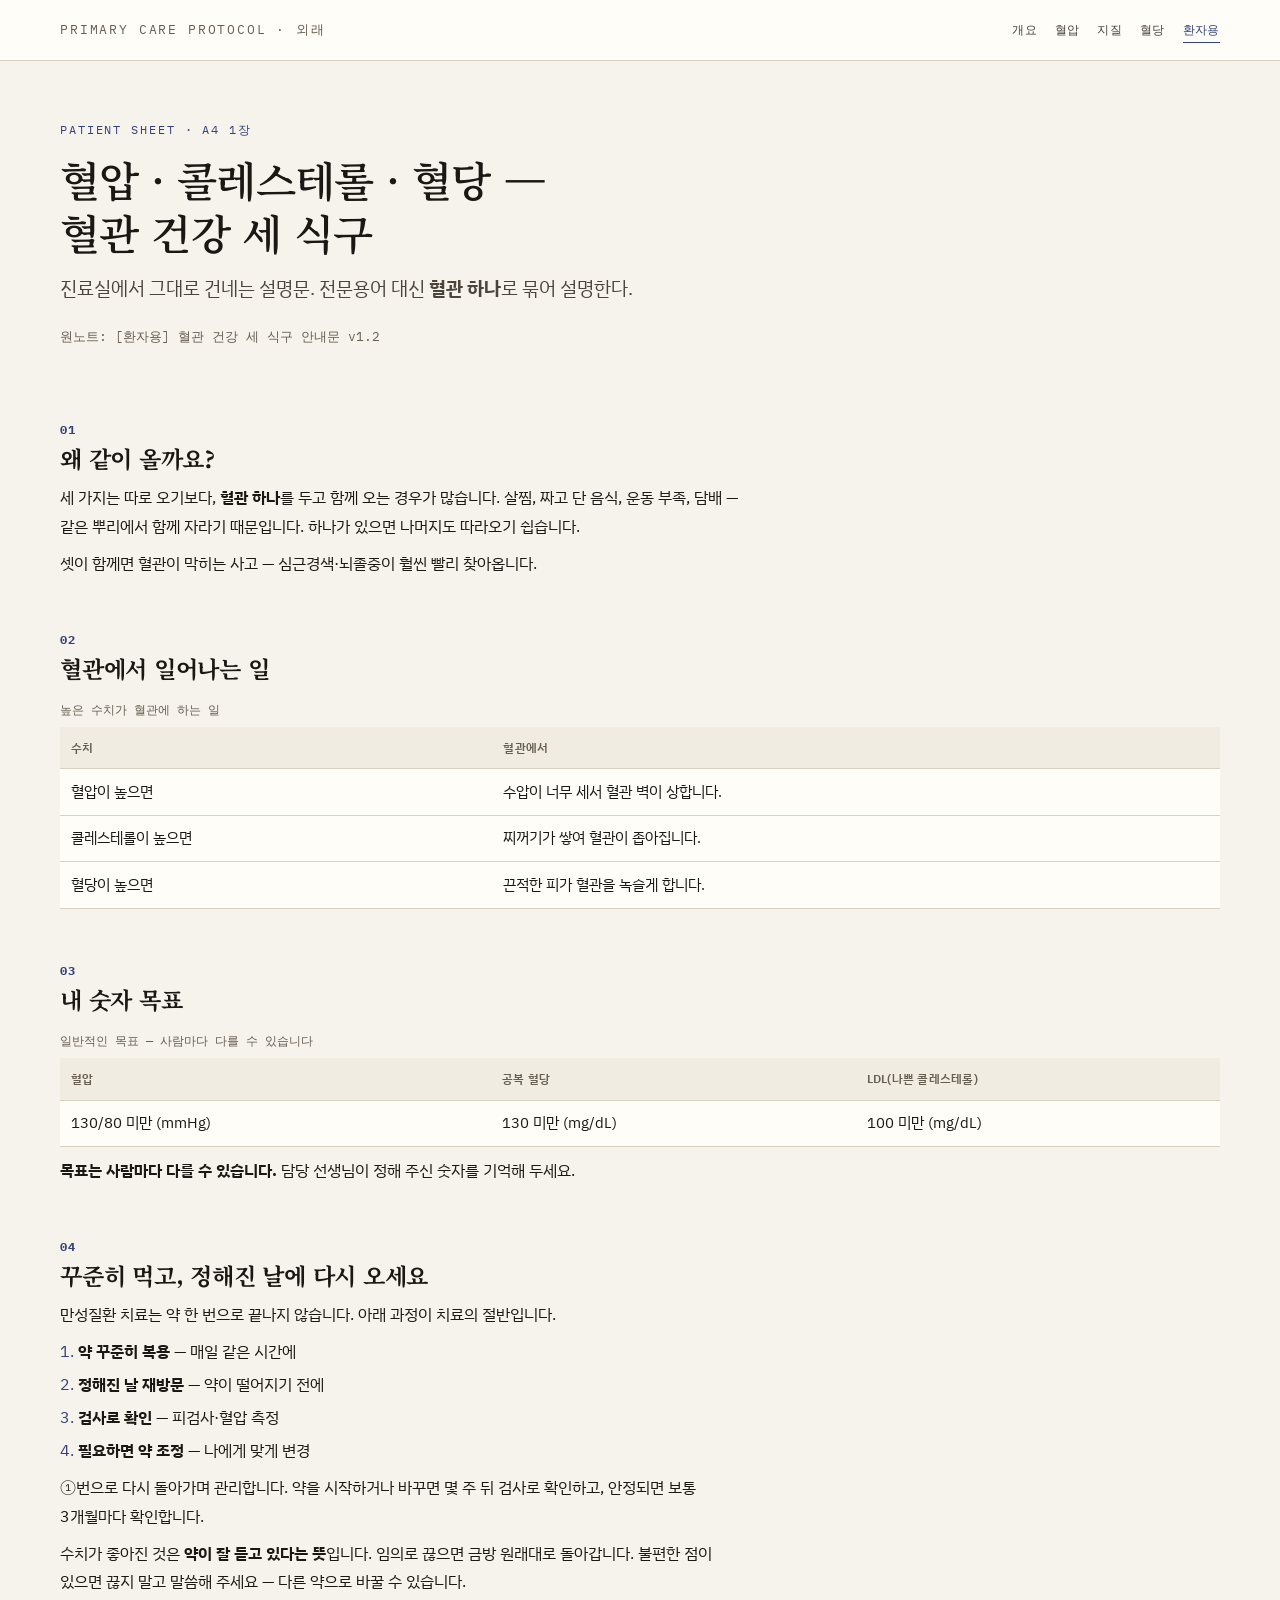
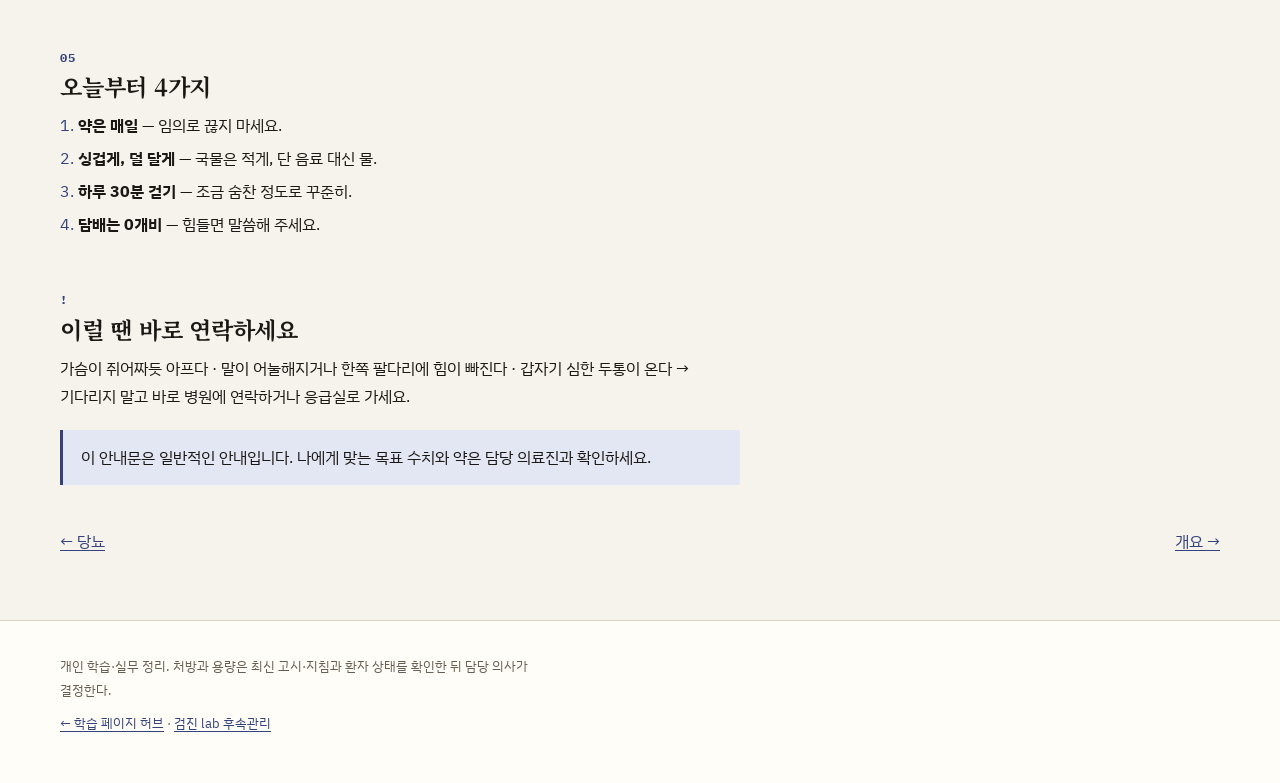
==== handout.html @ f89b382a "feat: 외래 프로토콜 사이트 (혈압·지질·혈당·환자용 안내문) 원노트 외래 Protocol 3종 + 환자용 안내문 v1.2 를 장별로 정리. styles 는 lab-follow" ====
<!DOCTYPE html>
<html lang="ko">
<head>
<meta charset="utf-8">
<meta name="viewport" content="width=device-width, initial-scale=1">
<title>환자용 안내문 — 혈압·콜레스테롤·혈당</title>
<meta name="description" content="혈압·콜레스테롤·혈당을 함께 설명하는 환자용 A4 1장: 왜 같이 오는지, 목표 숫자, 4가지 습관, 즉시 연락 기준.">
<meta property="og:title" content="환자용 안내문 — 혈압·콜레스테롤·혈당">
<meta property="og:description" content="혈압·콜레스테롤·혈당을 함께 설명하는 환자용 A4 1장: 왜 같이 오는지, 목표 숫자, 4가지 습관, 즉시 연락 기준.">
<meta property="og:type" content="website">
<link rel="preconnect" href="https://fonts.googleapis.com">
<link rel="preconnect" href="https://fonts.gstatic.com" crossorigin>
<link href="https://fonts.googleapis.com/css2?family=IBM+Plex+Mono:wght@400;500&family=IBM+Plex+Sans+KR:wght@400;500;600&family=Noto+Serif+KR:wght@600&display=swap" rel="stylesheet">
<link rel="stylesheet" href="styles/tokens.css">
<link rel="stylesheet" href="styles/site.css">
<link rel="stylesheet" href="styles/theme.css">
</head>
<body>

<header class="masthead">
  <div class="wrap">
    <a class="brand" href="index.html">Primary Care Protocol · 외래</a>
    <nav class="nav" aria-label="장 이동">
      <a href="index.html">개요</a>
      <a href="hypertension.html">혈압</a>
      <a href="lipid.html">지질</a>
      <a href="diabetes.html">혈당</a>
      <a href="handout.html" aria-current="page">환자용</a>
    </nav>
  </div>
</header>

<main>
  <div class="wrap">

    <div class="hero">
      <p class="eyebrow">Patient sheet · A4 1장</p>
      <h1>혈압 · 콜레스테롤 · 혈당 — 혈관 건강 세 식구</h1>
      <p class="lede">진료실에서 그대로 건네는 설명문. 전문용어 대신 <strong>혈관 하나</strong>로 묶어 설명한다.</p>
      <div class="meta"><span>원노트: [환자용] 혈관 건강 세 식구 안내문 v1.2</span></div>
    </div>


    <section aria-labelledby="p1">
      <h2 id="p1"><span class="num">01</span>왜 같이 올까요?</h2>
      <p>세 가지는 따로 오기보다, <strong>혈관 하나</strong>를 두고 함께 오는 경우가 많습니다.
        살찜, 짜고 단 음식, 운동 부족, 담배 — 같은 뿌리에서 함께 자라기 때문입니다.
        하나가 있으면 나머지도 따라오기 쉽습니다.</p>
      <p>셋이 함께면 혈관이 막히는 사고 — 심근경색·뇌졸중이 훨씬 빨리 찾아옵니다.</p>
    </section>

    <section aria-labelledby="p2">
      <h2 id="p2"><span class="num">02</span>혈관에서 일어나는 일</h2>
      <div class="tbl-wrap">
        <table>
          <caption>높은 수치가 혈관에 하는 일</caption>
          <thead><tr><th>수치</th><th>혈관에서</th></tr></thead>
          <tbody>
            <tr><td>혈압이 높으면</td><td>수압이 너무 세서 혈관 벽이 상합니다.</td></tr>
            <tr><td>콜레스테롤이 높으면</td><td>찌꺼기가 쌓여 혈관이 좁아집니다.</td></tr>
            <tr><td>혈당이 높으면</td><td>끈적한 피가 혈관을 녹슬게 합니다.</td></tr>
          </tbody>
        </table>
      </div>
    </section>

    <section aria-labelledby="p3">
      <h2 id="p3"><span class="num">03</span>내 숫자 목표</h2>
      <div class="tbl-wrap">
        <table>
          <caption>일반적인 목표 — 사람마다 다를 수 있습니다</caption>
          <thead><tr><th>혈압</th><th>공복 혈당</th><th>LDL(나쁜 콜레스테롤)</th></tr></thead>
          <tbody>
            <tr><td>130/80 미만 (mmHg)</td><td>130 미만 (mg/dL)</td><td>100 미만 (mg/dL)</td></tr>
          </tbody>
        </table>
      </div>
      <p><strong>목표는 사람마다 다를 수 있습니다.</strong> 담당 선생님이 정해 주신 숫자를 기억해 두세요.</p>
    </section>

    <section aria-labelledby="p4">
      <h2 id="p4"><span class="num">04</span>꾸준히 먹고, 정해진 날에 다시 오세요</h2>
      <p>만성질환 치료는 약 한 번으로 끝나지 않습니다. 아래 과정이 치료의 절반입니다.</p>
      <ol>
        <li><strong>약 꾸준히 복용</strong> — 매일 같은 시간에</li>
        <li><strong>정해진 날 재방문</strong> — 약이 떨어지기 전에</li>
        <li><strong>검사로 확인</strong> — 피검사·혈압 측정</li>
        <li><strong>필요하면 약 조정</strong> — 나에게 맞게 변경</li>
      </ol>
      <p>①번으로 다시 돌아가며 관리합니다. 약을 시작하거나 바꾸면 몇 주 뒤 검사로 확인하고, 안정되면 보통 3개월마다 확인합니다.</p>
      <p>수치가 좋아진 것은 <strong>약이 잘 듣고 있다는 뜻</strong>입니다. 임의로 끊으면 금방 원래대로 돌아갑니다.
        불편한 점이 있으면 끊지 말고 말씀해 주세요 — 다른 약으로 바꿀 수 있습니다.</p>
    </section>

    <section aria-labelledby="p5">
      <h2 id="p5"><span class="num">05</span>오늘부터 4가지</h2>
      <ol>
        <li><strong>약은 매일</strong> — 임의로 끊지 마세요.</li>
        <li><strong>싱겁게, 덜 달게</strong> — 국물은 적게, 단 음료 대신 물.</li>
        <li><strong>하루 30분 걷기</strong> — 조금 숨찬 정도로 꾸준히.</li>
        <li><strong>담배는 0개비</strong> — 힘들면 말씀해 주세요.</li>
      </ol>
    </section>

    <section aria-labelledby="p6">
      <h2 id="p6"><span class="num">!</span>이럴 땐 바로 연락하세요</h2>
      <p>가슴이 쥐어짜듯 아프다 · 말이 어눌해지거나 한쪽 팔다리에 힘이 빠진다 · 갑자기 심한 두통이 온다
        → 기다리지 말고 바로 병원에 연락하거나 응급실로 가세요.</p>
      <p class="note">이 안내문은 일반적인 안내입니다. 나에게 맞는 목표 수치와 약은 담당 의료진과 확인하세요.</p>
    </section>

    <div class="pager">
      <a href="diabetes.html">← 당뇨</a>
      <a href="index.html">개요 →</a>
    </div>
  </div>
</main>

<footer class="site">
  <div class="wrap">
    <p>개인 학습·실무 정리. 처방과 용량은 최신 고시·지침과 환자 상태를 확인한 뒤 담당 의사가 결정한다.</p>
    <p><a href="https://kimhs950627.github.io/">← 학습 페이지 허브</a> · <a href="https://kimhs950627.github.io/lab-followup/">검진 lab 후속관리</a></p>
  </div>
</footer>
</body>
</html>
---- styles/tokens.css ----
:root {
  --paper: #f6f3ec;
  --paper-2: #fffdf8;
  --ink: #1a1714;
  --ink-2: #4a443b;
  --muted: #665e50;
  --rule: #d9d1c0;
  --accent: #0f5f63;
  --accent-soft: #dcebea;
  --warn: #9c3d1d;
  --warn-soft: #f4e2d9;
  --ok: #3d6b3a;
  --font: "IBM Plex Sans KR", "Pretendard", "Apple SD Gothic Neo", system-ui, sans-serif;
  --mono: "IBM Plex Mono", ui-monospace, SFMono-Regular, Menlo, monospace;
  --serif: "Noto Serif KR", Georgia, serif;

  --step-0: 1rem;
  --step-1: 1.18rem;
  --step-2: 1.45rem;
  --step-3: 1.9rem;
  --step-4: 2.6rem;

  --gap: 1.5rem;
  --pad: clamp(1.75rem, 5vw, 2.75rem);
  --measure: 68ch;
}
---- styles/site.css ----
*,
*::before,
*::after { box-sizing: border-box; }

html { -webkit-text-size-adjust: 100%; }

body {
  margin: 0;
  background: var(--paper);
  color: var(--ink);
  font-family: var(--font);
  font-size: var(--step-0);
  line-height: 1.78;
  word-break: keep-all;
  line-break: strict;
  overflow-wrap: break-word;
  hyphens: none;
}

a { color: var(--accent); text-underline-offset: 0.2em; }
a:hover { color: var(--warn); }

.wrap {
  max-width: 78rem;
  margin: 0 auto;
  padding: 0 var(--pad);
}

/* ── 머리 ─────────────────────────────── */
.masthead {
  border-bottom: 1px solid var(--rule);
  background: var(--paper-2);
}
.masthead .wrap {
  display: flex;
  flex-wrap: wrap;
  align-items: baseline;
  justify-content: space-between;
  gap: 0.75rem;
  padding-top: 1.1rem;
  padding-bottom: 1.1rem;
}
.brand {
  font-family: var(--mono);
  font-size: 0.82rem;
  letter-spacing: 0.14em;
  text-transform: uppercase;
  color: var(--muted);
  text-decoration: none;
}
.nav { display: flex; flex-wrap: wrap; gap: 1.1rem; }
.nav a {
  font-family: var(--mono);
  font-size: 0.78rem;
  letter-spacing: 0.04em;
  color: var(--ink-2);
  text-decoration: none;
  border-bottom: 1px solid transparent;
  padding-bottom: 2px;
}
.nav a:hover,
.nav a[aria-current="page"] { border-bottom-color: var(--accent); color: var(--accent); }

/* ── 표제 ─────────────────────────────── */
.hero { padding: clamp(2rem, 6vw, 3.6rem) 0 1.2rem; }
.eyebrow {
  font-family: var(--mono);
  font-size: 0.74rem;
  letter-spacing: 0.16em;
  text-transform: uppercase;
  color: var(--accent);
  margin: 0 0 0.8rem;
}
h1 {
  font-family: var(--serif);
  font-weight: 600;
  font-size: clamp(1.9rem, 4.6vw, var(--step-4));
  line-height: 1.28;
  letter-spacing: -0.015em;
  margin: 0 0 0.8rem;
  max-width: 24ch;
}
.lede { font-size: var(--step-1); color: var(--ink-2); max-width: 56ch; margin: 0; }
.meta {
  margin-top: 1.2rem;
  font-family: var(--mono);
  font-size: 0.82rem;
  color: var(--muted);
  display: flex;
  flex-wrap: wrap;
  gap: 0.4rem 1.2rem;
}

/* ── 본문 ─────────────────────────────── */
main { padding-bottom: 4rem; }

section { margin-top: clamp(2.2rem, 5vw, 3.4rem); }
h2 {
  font-family: var(--serif);
  font-size: var(--step-2);
  line-height: 1.35;
  margin: 0 0 0.4rem;
  letter-spacing: -0.01em;
}
h2 .num {
  font-family: var(--mono);
  font-size: 0.72rem;
  letter-spacing: 0.12em;
  color: var(--accent);
  display: block;
  margin-bottom: 0.35rem;
}
h3 { font-size: var(--step-1); margin: 1.8rem 0 0.4rem; }
p { margin: 0.55rem 0; max-width: var(--measure); }
ul, ol { max-width: var(--measure); padding-left: 1.15rem; margin: 0.5rem 0; }
li { margin: 0.28rem 0; }
li::marker { color: var(--accent); }
strong { font-weight: 650; }
small { color: var(--muted); }

.card-grid {
  display: grid;
  grid-template-columns: repeat(auto-fit, minmax(15rem, 1fr));
  gap: 1rem;
  margin-top: 1.2rem;
}
.card {
  display: block;
  background: var(--paper-2);
  border: 1px solid var(--rule);
  border-radius: 3px;
  padding: 1.15rem 1.2rem 1.25rem;
  text-decoration: none;
  color: inherit;
  transition: border-color 140ms ease, transform 140ms ease;
}
.card:hover { border-color: var(--accent); transform: translateY(-2px); }
.card .k {
  font-family: var(--mono);
  font-size: 0.72rem;
  letter-spacing: 0.1em;
  color: var(--accent);
  text-transform: uppercase;
}
.card h3 { margin: 0.3rem 0 0.35rem; font-size: var(--step-1); }
.card p { font-size: 0.92rem; color: var(--ink-2); margin: 0; }

/* ── 도해 ─────────────────────────────── */
figure.flow {
  margin: 1.4rem 0 0;
  background: var(--paper-2);
  border: 1px solid var(--rule);
  border-radius: 3px;
  padding: 1rem 0.6rem 0.6rem;
}
figure.flow svg { width: 100%; height: auto; display: block; }
figure.flow figcaption {
  font-family: var(--mono);
  font-size: 0.72rem;
  color: var(--muted);
  padding: 0.35rem 0.8rem 0.2rem;
}
svg text { font-family: var(--font); }

/* ── 표 ───────────────────────────────── */
.tbl-wrap { overflow-x: auto; margin: 1rem 0 0; }
table {
  border-collapse: collapse;
  width: 100%;
  min-width: 0;
  background: var(--paper-2);
  font-size: 0.92rem;
}
caption {
  text-align: left;
  font-family: var(--mono);
  font-size: 0.72rem;
  color: var(--muted);
  padding-bottom: 0.4rem;
}
th, td { border-bottom: 1px solid var(--rule); padding: 0.6rem 0.7rem; text-align: left; vertical-align: top; }
th { font-size: 0.78rem; letter-spacing: 0.02em; color: var(--muted); font-weight: 600; background: #f1ece1; }

/* ── 강조 상자 ────────────────────────── */
.note {
  border-left: 3px solid var(--accent);
  background: var(--accent-soft);
  padding: 0.85rem 1.1rem;
  margin: 1.2rem 0;
  border-radius: 0 2px 2px 0;
  max-width: var(--measure);
}
.note.warn { border-left-color: var(--warn); background: var(--warn-soft); }
.note p { margin: 0.25rem 0; }
.note .label {
  font-family: var(--mono);
  font-size: 0.76rem;
  letter-spacing: 0.1em;
  text-transform: uppercase;
  color: var(--ink-2);
  display: block;
  margin-bottom: 0.3rem;
}

.kv { display: grid; grid-template-columns: max-content 1fr; gap: 0.3rem 1.1rem; margin: 0.8rem 0; }
.kv dt { font-family: var(--mono); font-size: 0.76rem; color: var(--muted); }
.kv dd { margin: 0; }

.src {
  font-family: var(--mono);
  font-size: 0.74rem;
  color: var(--muted);
  margin-top: 1.4rem;
  padding-top: 0.7rem;
  border-top: 1px dashed var(--rule);
  max-width: var(--measure);
}

footer.site {
  border-top: 1px solid var(--rule);
  padding: 1.6rem 0 2.4rem;
  font-size: 0.84rem;
  color: var(--muted);
  background: var(--paper-2);
}
footer.site p { max-width: 62ch; }
.pager { display: flex; flex-wrap: wrap; gap: 1rem; justify-content: space-between; margin-top: 2.6rem; }

@media (prefers-reduced-motion: reduce) {
  * { transition: none !important; animation: none !important; }
}

@media (max-width: 520px) {
  table { font-size: 0.86rem; }
  th, td { padding: 0.5rem 0.45rem; }
  .kv { grid-template-columns: 1fr; gap: 0.15rem; }
  .kv dt { margin-top: 0.4rem; }
}

/* 도해는 좁은 화면에서 글자가 뭉개지므로 가로 스크롤을 허용한다 */
figure.flow { overflow-x: auto; }
@media (max-width: 640px) {
  figure.flow svg { min-width: 40rem; }
  figure.flow figcaption::before {
    content: "옆으로 넘겨 볼 수 있다 · ";
    color: var(--accent);
  }
}
---- styles/theme.css ----
:root{--accent:#33427a;--accent-soft:#e3e6f3;--warn:#8a3b12;--warn-soft:#f5e3d6;}
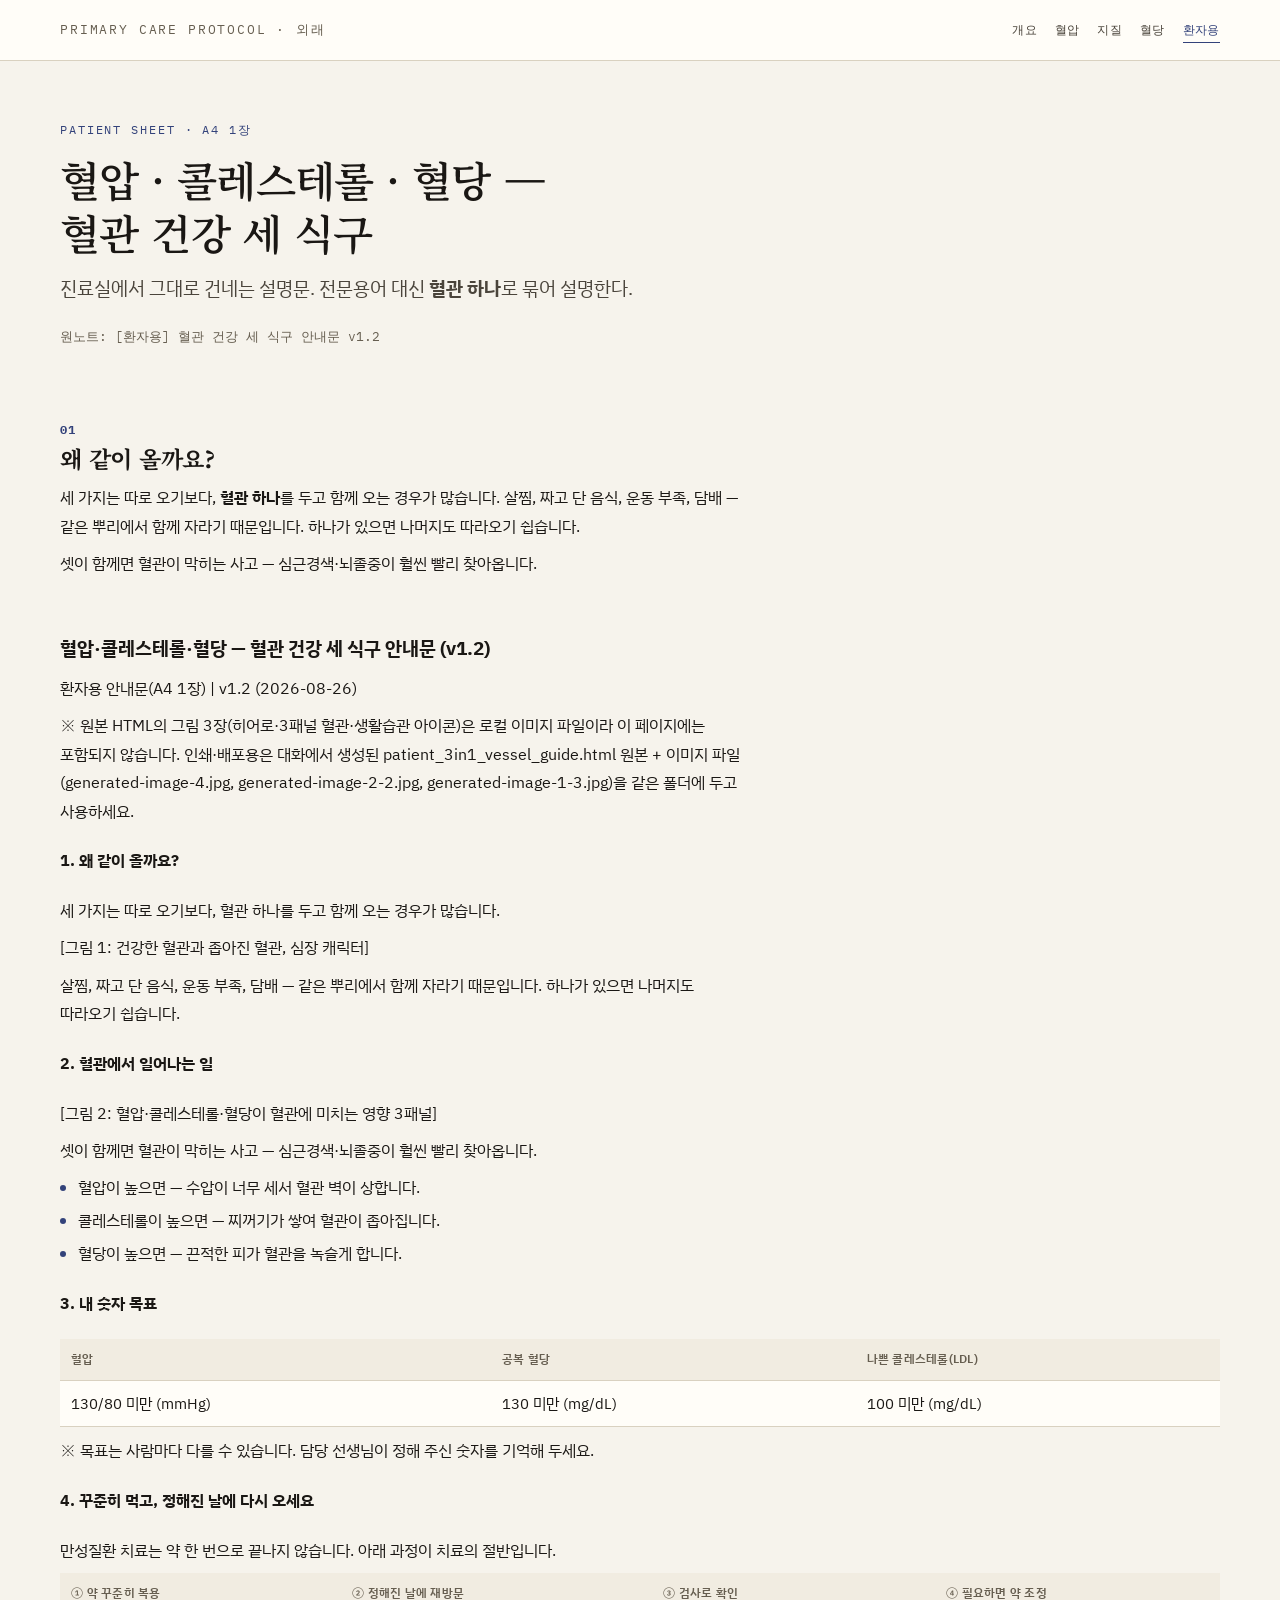
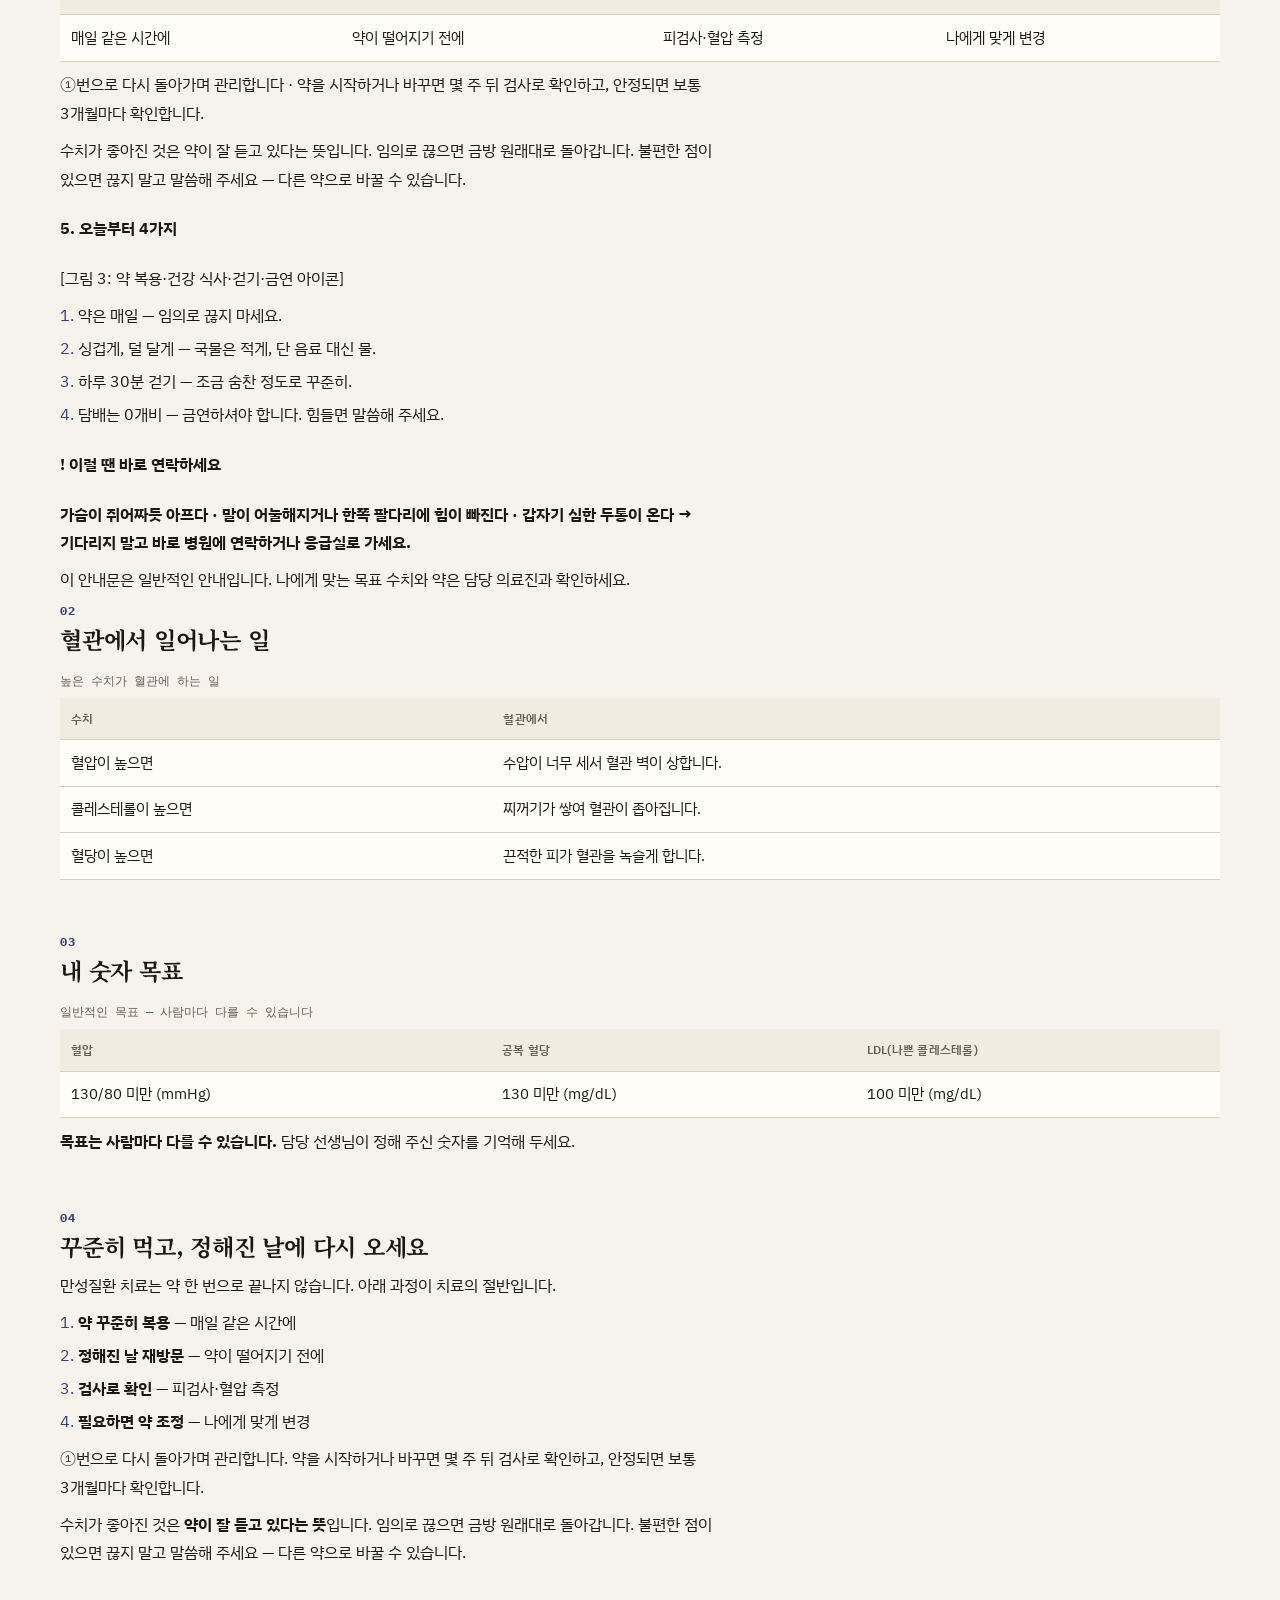
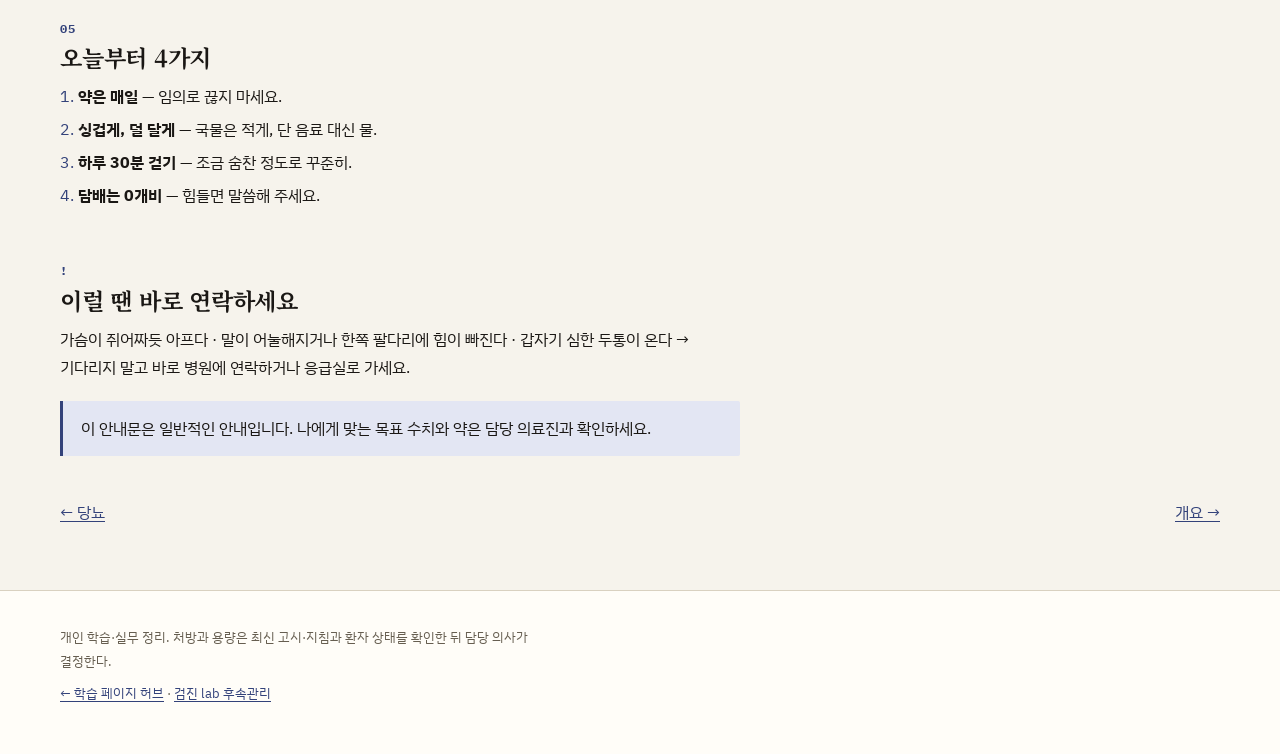
==== commit 5c624b76: "chore(onenote): [환자용] 혈압·콜레스테롤·혈당 — 혈관 건강 세 식구 안내문 v1.2 — 혈압·콜레스테롤·혈당 통합 환자용 안내문(v1.2) — 목표 수치·복약·생활" ====
--- a/handout.html
+++ b/handout.html
@@ -50,7 +50,65 @@
     </section>
 
     <section aria-labelledby="p2">
-      <h2 id="p2"><span class="num">02</span>혈관에서 일어나는 일</h2>
+<div class="onenote-insert" data-anchor="p1">
+<!-- onenote-insert:p1:start -->
+<h3>혈압·콜레스테롤·혈당 — 혈관 건강 세 식구 안내문 (v1.2)</h3>
+<p>환자용 안내문(A4 1장) | v1.2 (2026-08-26)</p>
+<p>※ 원본 HTML의 그림 3장(히어로·3패널 혈관·생활습관 아이콘)은 로컬 이미지 파일이라 이 페이지에는 포함되지 않습니다. 인쇄·배포용은 대화에서 생성된 patient_3in1_vessel_guide.html 원본 + 이미지 파일(generated-image-4.jpg, generated-image-2-2.jpg, generated-image-1-3.jpg)을 같은 폴더에 두고 사용하세요.</p>
+
+<h4>1. 왜 같이 올까요?</h4>
+<p>세 가지는 따로 오기보다, 혈관 하나를 두고 함께 오는 경우가 많습니다.</p>
+<p>[그림 1: 건강한 혈관과 좁아진 혈관, 심장 캐릭터]</p>
+<p>살찜, 짜고 단 음식, 운동 부족, 담배 — 같은 뿌리에서 함께 자라기 때문입니다. 하나가 있으면 나머지도 따라오기 쉽습니다.</p>
+
+<h4>2. 혈관에서 일어나는 일</h4>
+<p>[그림 2: 혈압·콜레스테롤·혈당이 혈관에 미치는 영향 3패널]</p>
+<p>셋이 함께면 혈관이 막히는 사고 — 심근경색·뇌졸중이 훨씬 빨리 찾아옵니다.</p>
+<ul>
+<li>혈압이 높으면 — 수압이 너무 세서 혈관 벽이 상합니다.</li>
+<li>콜레스테롤이 높으면 — 찌꺼기가 쌓여 혈관이 좁아집니다.</li>
+<li>혈당이 높으면 — 끈적한 피가 혈관을 녹슬게 합니다.</li>
+</ul>
+
+<h4>3. 내 숫자 목표</h4>
+<table>
+<thead>
+<tr><th>혈압</th><th>공복 혈당</th><th>나쁜 콜레스테롤(LDL)</th></tr>
+</thead>
+<tbody>
+<tr><td>130/80 미만 (mmHg)</td><td>130 미만 (mg/dL)</td><td>100 미만 (mg/dL)</td></tr>
+</tbody>
+</table>
+<p>※ 목표는 사람마다 다를 수 있습니다. 담당 선생님이 정해 주신 숫자를 기억해 두세요.</p>
+
+<h4>4. 꾸준히 먹고, 정해진 날에 다시 오세요</h4>
+<p>만성질환 치료는 약 한 번으로 끝나지 않습니다. 아래 과정이 치료의 절반입니다.</p>
+<table>
+<thead>
+<tr><th>① 약 꾸준히 복용</th><th>② 정해진 날에 재방문</th><th>③ 검사로 확인</th><th>④ 필요하면 약 조정</th></tr>
+</thead>
+<tbody>
+<tr><td>매일 같은 시간에</td><td>약이 떨어지기 전에</td><td>피검사·혈압 측정</td><td>나에게 맞게 변경</td></tr>
+</tbody>
+</table>
+<p>①번으로 다시 돌아가며 관리합니다 · 약을 시작하거나 바꾸면 몇 주 뒤 검사로 확인하고, 안정되면 보통 3개월마다 확인합니다.</p>
+<p>수치가 좋아진 것은 약이 잘 듣고 있다는 뜻입니다. 임의로 끊으면 금방 원래대로 돌아갑니다. 불편한 점이 있으면 끊지 말고 말씀해 주세요 — 다른 약으로 바꿀 수 있습니다.</p>
+
+<h4>5. 오늘부터 4가지</h4>
+<p>[그림 3: 약 복용·건강 식사·걷기·금연 아이콘]</p>
+<ol>
+<li>약은 매일 — 임의로 끊지 마세요.</li>
+<li>싱겁게, 덜 달게 — 국물은 적게, 단 음료 대신 물.</li>
+<li>하루 30분 걷기 — 조금 숨찬 정도로 꾸준히.</li>
+<li>담배는 0개비 — 금연하셔야 합니다. 힘들면 말씀해 주세요.</li>
+</ol>
+
+<h4>! 이럴 땐 바로 연락하세요</h4>
+<p><strong>가슴이 쥐어짜듯 아프다 · 말이 어눌해지거나 한쪽 팔다리에 힘이 빠진다 · 갑자기 심한 두통이 온다 → 기다리지 말고 바로 병원에 연락하거나 응급실로 가세요.</strong></p>
+<p>이 안내문은 일반적인 안내입니다. 나에게 맞는 목표 수치와 약은 담당 의료진과 확인하세요.</p>
+<!-- onenote-insert:p1:end -->
+</div>
+<h2 id="p2"><span class="num">02</span>혈관에서 일어나는 일</h2>
       <div class="tbl-wrap">
         <table>
           <caption>높은 수치가 혈관에 하는 일</caption>
